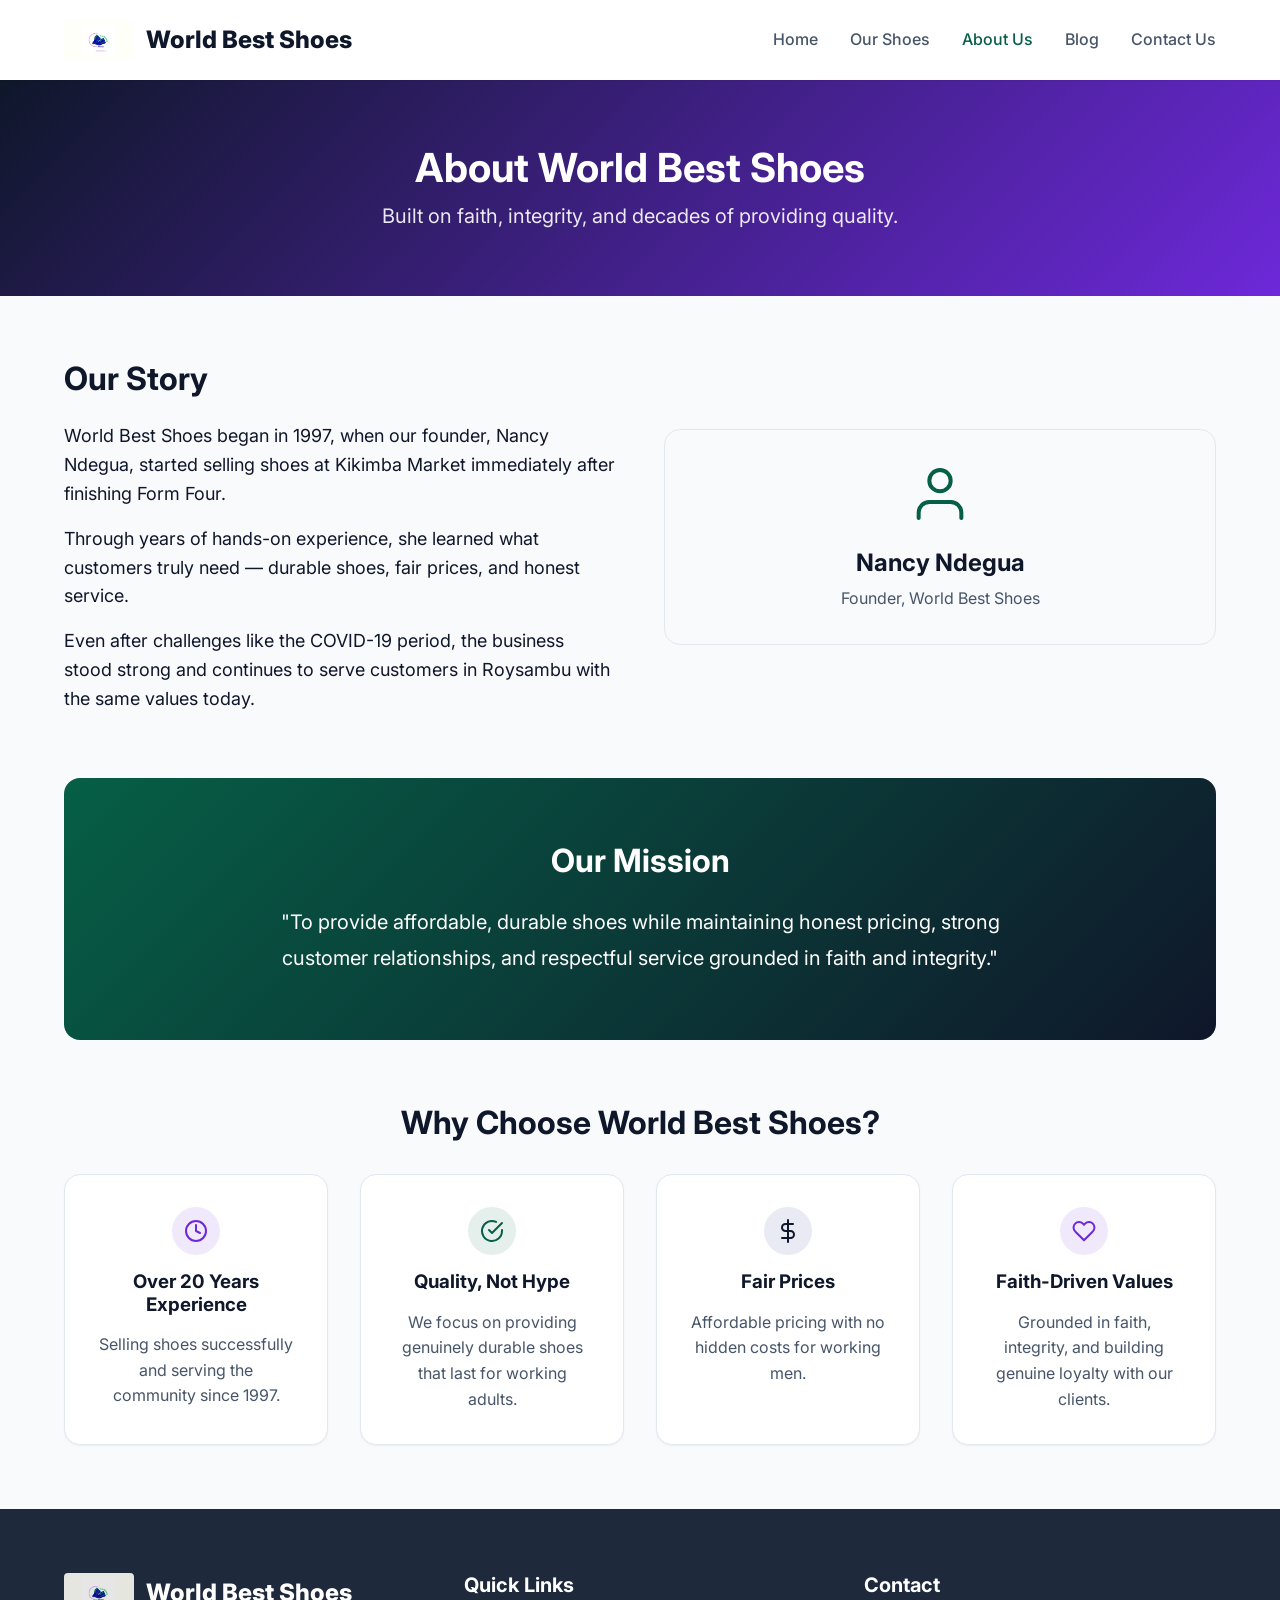
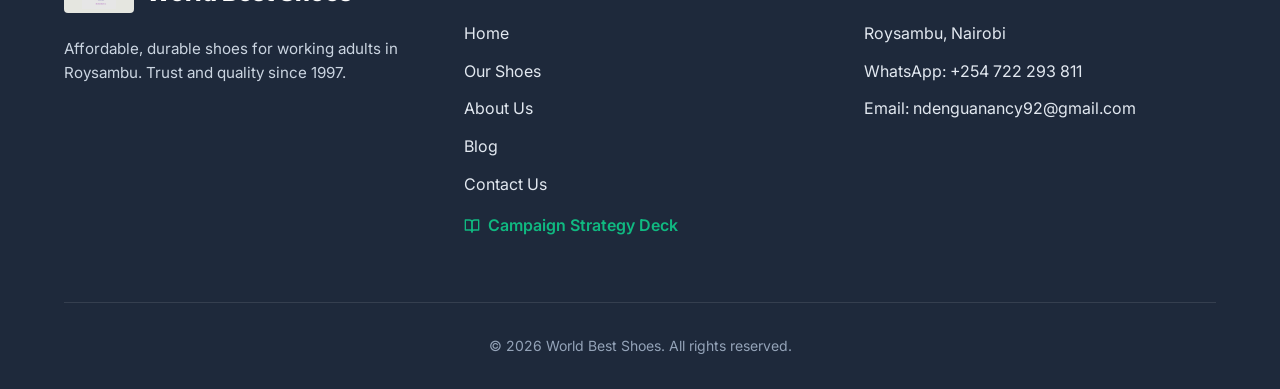
==== about.html @ 8b2c8495 "Initial commit: World Best Shoes website" ====
<!DOCTYPE html>
<html lang="en">
<head>
    <meta charset="UTF-8">
    <meta name="viewport" content="width=device-width, initial-scale=1.0">
    <title>About Us | World Best Shoes</title>
    <meta name="description" content="Learn about World Best Shoes and our founder Nancy Ndegua. Providing quality shoes in Roysambu since 1997 based on trust, faith, and fair prices.">
    <link href="https://fonts.googleapis.com/css2?family=Inter:wght@400;500;600;700;800&display=swap" rel="stylesheet">
    <link rel="stylesheet" href="css/style.css">
</head>
<body>
    <!-- Header Navigation -->
    <header>
        <div class="container navbar">
            <a href="index.html" class="logo-container">
                <img src="assets/logo.jpeg" alt="World Best Shoes Logo">
                <span>World Best Shoes</span>
            </a>
            
            <button class="mobile-menu-btn" id="mobile-menu-btn" aria-label="Toggle Menu">
                <svg width="24" height="24" viewBox="0 0 24 24" fill="none" stroke="currentColor" stroke-width="2" stroke-linecap="round" stroke-linejoin="round"><line x1="3" y1="12" x2="21" y2="12"></line><line x1="3" y1="6" x2="21" y2="6"></line><line x1="3" y1="18" x2="21" y2="18"></line></svg>
            </button>

            <ul class="nav-links" id="nav-links">
                <li><a href="index.html">Home</a></li>
                <li><a href="products.html">Our Shoes</a></li>
                <li><a href="about.html" class="active">About Us</a></li>
                <li><a href="blog.html">Blog</a></li>
                <li><a href="contact.html">Contact Us</a></li>
            </ul>
        </div>
    </header>

    <!-- Page Header -->
    <div class="page-header">
        <div class="container">
            <h1>About World Best Shoes</h1>
            <p style="font-size: 1.25rem; opacity: 0.9; max-width: 600px; margin: 0 auto;">Built on faith, integrity, and decades of providing quality.</p>
        </div>
    </div>

    <!-- Main Content -->
    <main class="container py-4">
        
        <!-- Founder Story -->
        <section class="mb-4">
            <div style="display: grid; grid-template-columns: repeat(auto-fit, minmax(300px, 1fr)); gap: 3rem; align-items: center;">
                <div>
                    <h2 style="color: var(--color-primary); font-size: 2rem; margin-bottom: 1.5rem;">Our Story</h2>
                    <p style="margin-bottom: 1rem; font-size: 1.125rem;">
                        World Best Shoes began in 1997, when our founder, Nancy Ndegua, started selling shoes at Kikimba Market immediately after finishing Form Four.
                    </p>
                    <p style="margin-bottom: 1rem; font-size: 1.125rem;">
                        Through years of hands-on experience, she learned what customers truly need — durable shoes, fair prices, and honest service. 
                    </p>
                    <p style="font-size: 1.125rem;">
                        Even after challenges like the COVID-19 period, the business stood strong and continues to serve customers in Roysambu with the same values today.
                    </p>
                </div>
                <div style="background: var(--color-bg-light); padding: 2rem; border-radius: var(--radius-lg); border: 1px solid #e2e8f0; text-align: center;">
                    <!-- Placeholder for founder image if any later -->
                    <svg width="64" height="64" viewBox="0 0 24 24" fill="none" stroke="var(--color-secondary)" stroke-width="1.5" stroke-linecap="round" stroke-linejoin="round" style="margin-bottom: 1rem;"><path d="M20 21v-2a4 4 0 0 0-4-4H8a4 4 0 0 0-4 4v2"></path><circle cx="12" cy="7" r="4"></circle></svg>
                    <h3 style="font-size: 1.5rem; margin-bottom: 0.5rem;">Nancy Ndegua</h3>
                    <p style="color: var(--color-text-muted);">Founder, World Best Shoes</p>
                </div>
            </div>
        </section>

        <!-- Mission Statement -->
        <section class="mb-4" style="background: linear-gradient(135deg, var(--color-secondary) 0%, var(--color-primary) 100%); color: white; padding: 4rem 2rem; border-radius: var(--radius-lg); text-align: center;">
            <h2 style="font-size: 2rem; margin-bottom: 1.5rem;">Our Mission</h2>
            <p style="font-size: 1.25rem; max-width: 800px; margin: 0 auto; line-height: 1.8;">
                "To provide affordable, durable shoes while maintaining honest pricing, strong customer relationships, and respectful service grounded in faith and integrity."
            </p>
        </section>

        <!-- Why Trust Us -->
        <section>
            <h2 style="color: var(--color-primary); font-size: 2rem; margin-bottom: 2rem; text-align: center;">Why Choose World Best Shoes?</h2>
            <div style="display: grid; grid-template-columns: repeat(auto-fit, minmax(250px, 1fr)); gap: 2rem;">
                
                <div style="background: white; padding: 2rem; border-radius: var(--radius-lg); box-shadow: var(--shadow-sm); border: 1px solid #e2e8f0; text-align: center;">
                    <div style="width: 48px; height: 48px; background: rgba(109, 40, 217, 0.1); color: var(--color-accent); border-radius: 50%; display: flex; align-items: center; justify-content: center; margin: 0 auto 1rem auto;">
                        <svg width="24" height="24" viewBox="0 0 24 24" fill="none" stroke="currentColor" stroke-width="2" stroke-linecap="round" stroke-linejoin="round"><circle cx="12" cy="12" r="10"></circle><polyline points="12 6 12 12 16 14"></polyline></svg>
                    </div>
                    <h3 style="margin-bottom: 1rem;">Over 20 Years Experience</h3>
                    <p style="color: var(--color-text-muted);">Selling shoes successfully and serving the community since 1997.</p>
                </div>

                <div style="background: white; padding: 2rem; border-radius: var(--radius-lg); box-shadow: var(--shadow-sm); border: 1px solid #e2e8f0; text-align: center;">
                    <div style="width: 48px; height: 48px; background: rgba(6, 95, 70, 0.1); color: var(--color-secondary); border-radius: 50%; display: flex; align-items: center; justify-content: center; margin: 0 auto 1rem auto;">
                        <svg width="24" height="24" viewBox="0 0 24 24" fill="none" stroke="currentColor" stroke-width="2" stroke-linecap="round" stroke-linejoin="round"><path d="M22 11.08V12a10 10 0 1 1-5.93-9.14"></path><polyline points="22 4 12 14.01 9 11.01"></polyline></svg>
                    </div>
                    <h3 style="margin-bottom: 1rem;">Quality, Not Hype</h3>
                    <p style="color: var(--color-text-muted);">We focus on providing genuinely durable shoes that last for working adults.</p>
                </div>

                <div style="background: white; padding: 2rem; border-radius: var(--radius-lg); box-shadow: var(--shadow-sm); border: 1px solid #e2e8f0; text-align: center;">
                    <div style="width: 48px; height: 48px; background: rgba(30, 58, 138, 0.1); color: var(--color-primary); border-radius: 50%; display: flex; align-items: center; justify-content: center; margin: 0 auto 1rem auto;">
                        <svg width="24" height="24" viewBox="0 0 24 24" fill="none" stroke="currentColor" stroke-width="2" stroke-linecap="round" stroke-linejoin="round"><line x1="12" y1="1" x2="12" y2="23"></line><path d="M17 5H9.5a3.5 3.5 0 0 0 0 7h5a3.5 3.5 0 0 1 0 7H6"></path></svg>
                    </div>
                    <h3 style="margin-bottom: 1rem;">Fair Prices</h3>
                    <p style="color: var(--color-text-muted);">Affordable pricing with no hidden costs for working men.</p>
                </div>

                <div style="background: white; padding: 2rem; border-radius: var(--radius-lg); box-shadow: var(--shadow-sm); border: 1px solid #e2e8f0; text-align: center;">
                    <div style="width: 48px; height: 48px; background: rgba(109, 40, 217, 0.1); color: var(--color-accent); border-radius: 50%; display: flex; align-items: center; justify-content: center; margin: 0 auto 1rem auto;">
                        <svg width="24" height="24" viewBox="0 0 24 24" fill="none" stroke="currentColor" stroke-width="2" stroke-linecap="round" stroke-linejoin="round"><path d="M20.84 4.61a5.5 5.5 0 0 0-7.78 0L12 5.67l-1.06-1.06a5.5 5.5 0 0 0-7.78 7.78l1.06 1.06L12 21.23l7.78-7.78 1.06-1.06a5.5 5.5 0 0 0 0-7.78z"></path></svg>
                    </div>
                    <h3 style="margin-bottom: 1rem;">Faith-Driven Values</h3>
                    <p style="color: var(--color-text-muted);">Grounded in faith, integrity, and building genuine loyalty with our clients.</p>
                </div>

            </div>
        </section>
    </main>

    <!-- Footer -->
    <footer>
        <div class="container">
            <div class="footer-grid">
                <div class="footer-col">
                    <div class="logo-container" style="color: white; margin-bottom: 1.5rem;">
                        <img src="assets/logo.jpeg" alt="World Best Shoes Logo" style="filter: brightness(0.9);">
                        <span>World Best Shoes</span>
                    </div>
                    <p style="color: #cbd5e1; font-size: 0.95rem;">Affordable, durable shoes for working adults in Roysambu. Trust and quality since 1997.</p>
                </div>
                
                <div class="footer-col">
                    <h3>Quick Links</h3>
                    <ul class="footer-links">
                        <li><a href="index.html">Home</a></li>
                        <li><a href="products.html">Our Shoes</a></li>
                        <li><a href="about.html">About Us</a></li>
                        <li><a href="blog.html">Blog</a></li>
                        <li><a href="contact.html">Contact Us</a></li>
                        <li style="margin-top: 1rem;"><a href="https://docs.google.com/presentation/d/19Szq_7N8-y1A-5rH1riv-98u8K16wav_dxAIEixP5fA/edit?usp=sharing" target="_blank" style="color: #10B981; font-weight: 600; display: inline-flex; align-items: center; gap: 0.5rem;"><svg width="16" height="16" viewBox="0 0 24 24" fill="none" stroke="currentColor" stroke-width="2" stroke-linecap="round" stroke-linejoin="round"><path d="M2 3h6a4 4 0 0 1 4 4v14a3 3 0 0 0-3-3H2z"></path><path d="M22 3h-6a4 4 0 0 0-4 4v14a3 3 0 0 1 3-3h7z"></path></svg>Campaign Strategy Deck</a></li>
                    </ul>
                </div>
                
                <div class="footer-col">
                    <h3>Contact</h3>
                    <ul class="footer-links">
                        <li>Roysambu, Nairobi</li>
                        <li>WhatsApp: +254 722 293 811</li>
                        <li>Email: ndenguanancy92@gmail.com</li>
                    </ul>
                </div>
            </div>
            
            <div class="footer-bottom">
                &copy; <span id="current-year"></span> World Best Shoes. All rights reserved.
            </div>
        </div>
    </footer>

    <script src="js/main.js"></script>
</body>
</html>
---- css/style.css ----
:root {
    --color-primary: #0F172A; /* Deep slate blue */
    --color-primary-light: #1E293B;
    --color-secondary: #065F46; /* Deep forest green */
    --color-secondary-light: #059669;
    --color-accent: #6D28D9; /* Deep purple */
    --color-text-dark: #0F172A;
    --color-text-muted: #475569;
    --color-bg-light: #F8FAFC;
    --color-white: #FFFFFF;
    
    --font-main: 'Inter', -apple-system, BlinkMacSystemFont, "Segoe UI", Roboto, Helvetica, Arial, sans-serif;
    
    --shadow-sm: 0 1px 2px 0 rgba(0, 0, 0, 0.05);
    --shadow-md: 0 4px 6px -1px rgba(0, 0, 0, 0.1), 0 2px 4px -1px rgba(0, 0, 0, 0.06);
    --shadow-lg: 0 10px 15px -3px rgba(0, 0, 0, 0.1), 0 4px 6px -2px rgba(0, 0, 0, 0.05);
    
    --radius-md: 0.5rem;
    --radius-lg: 1rem;
    --radius-full: 9999px;
    
    --transition-fast: 150ms ease;
    --transition-normal: 300ms ease;
}

* {
    margin: 0;
    padding: 0;
    box-sizing: border-box;
}

body {
    font-family: var(--font-main);
    color: var(--color-text-dark);
    background-color: var(--color-bg-light);
    line-height: 1.6;
    -webkit-font-smoothing: antialiased;
}

h1, h2, h3, h4, h5, h6 {
    line-height: 1.2;
    font-weight: 700;
}

a {
    text-decoration: none;
    color: inherit;
    transition: color var(--transition-fast);
}

img {
    max-width: 100%;
    height: auto;
    display: block;
}

/* Utilities */
.container {
    max-width: 1200px;
    margin: 0 auto;
    padding: 0 1.5rem;
}

.text-center { text-align: center; }
.mt-1 { margin-top: 1rem; }
.mt-2 { margin-top: 2rem; }
.mt-3 { margin-top: 3rem; }
.mt-4 { margin-top: 4rem; }
.mb-1 { margin-bottom: 1rem; }
.mb-2 { margin-bottom: 2rem; }
.mb-3 { margin-bottom: 3rem; }
.mb-4 { margin-bottom: 4rem; }
.py-4 { padding-top: 4rem; padding-bottom: 4rem; }

/* Buttons */
.btn {
    display: inline-flex;
    align-items: center;
    justify-content: center;
    padding: 0.75rem 1.5rem;
    font-weight: 600;
    border-radius: var(--radius-full);
    transition: all var(--transition-fast);
    cursor: pointer;
    border: none;
    font-size: 1rem;
    gap: 0.5rem;
}

.btn-primary {
    background-color: var(--color-secondary);
    color: var(--color-white);
    box-shadow: var(--shadow-md);
}

.btn-primary:hover {
    background-color: var(--color-secondary-light);
    transform: translateY(-2px);
    box-shadow: var(--shadow-lg);
}

.btn-secondary {
    background-color: transparent;
    color: var(--color-primary);
    border: 2px solid var(--color-primary);
}

.btn-secondary:hover {
    background-color: var(--color-primary);
    color: var(--color-white);
}

.btn-accent {
    background-color: var(--color-accent);
    color: var(--color-white);
}

.btn-accent:hover {
    background-color: #5b21b6;
    transform: translateY(-2px);
}

/* Header & Nav */
header {
    background-color: rgba(255, 255, 255, 0.95);
    backdrop-filter: blur(8px);
    position: sticky;
    top: 0;
    z-index: 50;
    box-shadow: var(--shadow-sm);
}

.navbar {
    display: flex;
    justify-content: space-between;
    align-items: center;
    height: 5rem;
}

.logo-container {
    display: flex;
    align-items: center;
    gap: 0.75rem;
    font-weight: 800;
    font-size: 1.5rem;
    color: var(--color-primary);
}

.logo-container img {
    height: 40px;
    width: auto;
    border-radius: 4px;
}

.nav-links {
    display: flex;
    gap: 2rem;
    list-style: none;
}

.nav-links a {
    font-weight: 500;
    color: var(--color-text-muted);
}

.nav-links a:hover, .nav-links a.active {
    color: var(--color-secondary);
}

.mobile-menu-btn {
    display: none;
    background: none;
    border: none;
    font-size: 1.5rem;
    color: var(--color-primary);
    cursor: pointer;
}

/* Hero Section */
.hero {
    background: linear-gradient(135deg, var(--color-primary) 0%, #1e1b4b 100%);
    color: var(--color-white);
    padding: 6rem 0;
    position: relative;
    overflow: hidden;
}

.hero::after {
    content: '';
    position: absolute;
    bottom: -50px;
    right: -50px;
    width: 300px;
    height: 300px;
    background: var(--color-accent);
    filter: blur(100px);
    opacity: 0.3;
    border-radius: 50%;
}

.hero-content {
    max-width: 800px;
    position: relative;
    z-index: 10;
}

.hero h1 {
    font-size: 3.5rem;
    margin-bottom: 1.5rem;
    letter-spacing: -0.02em;
}

.hero p {
    font-size: 1.25rem;
    color: #cbd5e1;
    margin-bottom: 2rem;
    max-width: 600px;
}

.hero-buttons {
    display: flex;
    gap: 1rem;
    flex-wrap: wrap;
}

/* Cards Section */
.section-title {
    text-align: center;
    font-size: 2.5rem;
    margin-bottom: 1rem;
    color: var(--color-primary);
}

.section-subtitle {
    text-align: center;
    color: var(--color-text-muted);
    max-width: 700px;
    margin: 0 auto 3rem auto;
    font-size: 1.125rem;
}

.card-grid {
    display: grid;
    grid-template-columns: repeat(auto-fit, minmax(300px, 1fr));
    gap: 2rem;
}

.card {
    background: var(--color-white);
    border-radius: var(--radius-lg);
    overflow: hidden;
    box-shadow: var(--shadow-sm);
    transition: all var(--transition-normal);
    border: 1px solid #e2e8f0;
    display: flex;
    flex-direction: column;
}

.card:hover {
    box-shadow: var(--shadow-lg);
    transform: translateY(-5px);
}

.card-img-wrapper {
    position: relative;
    height: 250px;
    overflow: hidden;
    background: #f1f5f9;
}

.card-img {
    width: 100%;
    height: 100%;
    object-fit: cover;
    transition: transform var(--transition-normal);
}

.card:hover .card-img {
    transform: scale(1.05);
}

.card-content {
    padding: 1.5rem;
    display: flex;
    flex-direction: column;
    flex-grow: 1;
}

.card-category {
    font-size: 0.875rem;
    color: var(--color-secondary);
    font-weight: 600;
    text-transform: uppercase;
    letter-spacing: 0.05em;
    margin-bottom: 0.5rem;
}

.card-title {
    font-size: 1.25rem;
    margin-bottom: 0.5rem;
}

.card-price {
    font-size: 1.25rem;
    font-weight: 700;
    color: var(--color-primary);
    margin-bottom: 1.5rem;
}

.card-footer {
    margin-top: auto;
}

/* Trust Section */
.trust-section {
    background-color: var(--color-primary);
    color: var(--color-white);
    padding: 5rem 0;
    position: relative;
}

.trust-grid {
    display: grid;
    grid-template-columns: 1fr 1fr;
    gap: 4rem;
    align-items: center;
}

.trust-points {
    list-style: none;
}

.trust-points li {
    display: flex;
    align-items: center;
    gap: 1rem;
    margin-bottom: 1.5rem;
    font-size: 1.125rem;
}

.trust-icon {
    display: flex;
    align-items: center;
    justify-content: center;
    width: 32px;
    height: 32px;
    background-color: var(--color-secondary);
    border-radius: 50%;
    flex-shrink: 0;
}

.trust-quote {
    background: rgba(255, 255, 255, 0.1);
    backdrop-filter: blur(10px);
    border-radius: var(--radius-lg);
    padding: 2rem;
    border: 1px solid rgba(255, 255, 255, 0.2);
}

.quote-text {
    font-size: 1.25rem;
    font-style: italic;
    margin-bottom: 1rem;
    line-height: 1.8;
}

.quote-author {
    font-weight: 600;
    color: var(--color-secondary-light);
}

/* CTA Section */
.cta-section {
    padding: 5rem 0;
    text-align: center;
    background-color: var(--color-bg-light);
}

.cta-box {
    background: linear-gradient(135deg, #f8fafc 0%, #e2e8f0 100%);
    border-radius: var(--radius-lg);
    padding: 4rem 2rem;
    border: 1px solid #cbd5e1;
}

/* Footer */
footer {
    background-color: var(--color-primary-light);
    color: #e2e8f0;
    padding: 4rem 0 2rem 0;
}

.footer-grid {
    display: grid;
    grid-template-columns: repeat(auto-fit, minmax(200px, 1fr));
    gap: 3rem;
    margin-bottom: 3rem;
}

.footer-col h3 {
    color: var(--color-white);
    margin-bottom: 1.5rem;
    font-size: 1.25rem;
}

.footer-links {
    list-style: none;
}

.footer-links li {
    margin-bottom: 0.75rem;
}

.footer-links a:hover {
    color: var(--color-secondary-light);
}

.footer-bottom {
    text-align: center;
    padding-top: 2rem;
    border-top: 1px solid rgba(255,255,255,0.1);
    font-size: 0.875rem;
    color: #94a3b8;
}

/* Page Headers */
.page-header {
    background: linear-gradient(135deg, var(--color-primary) 0%, var(--color-accent) 100%);
    color: var(--color-white);
    padding: 4rem 0;
    text-align: center;
}

.page-header h1 {
    font-size: 2.5rem;
    margin-bottom: 0.5rem;
}

/* Form Styles */
.contact-form {
    background: var(--color-white);
    padding: 2.5rem;
    border-radius: var(--radius-lg);
    box-shadow: var(--shadow-md);
}

.form-group {
    margin-bottom: 1.5rem;
}

.form-label {
    display: block;
    margin-bottom: 0.5rem;
    font-weight: 500;
    color: var(--color-text-dark);
}

.form-control {
    width: 100%;
    padding: 0.75rem 1rem;
    border: 1px solid #cbd5e1;
    border-radius: var(--radius-md);
    font-family: var(--font-main);
    font-size: 1rem;
    transition: border-color var(--transition-fast);
}

.form-control:focus {
    outline: none;
    border-color: var(--color-secondary);
    box-shadow: 0 0 0 3px rgba(6, 95, 70, 0.1);
}

textarea.form-control {
    resize: vertical;
    min-height: 120px;
}

/* Responsive */
@media (max-width: 768px) {
    .nav-links {
        display: none;
        position: absolute;
        top: 5rem;
        left: 0;
        right: 0;
        background: var(--color-white);
        flex-direction: column;
        padding: 1rem 1.5rem;
        box-shadow: var(--shadow-md);
        gap: 1rem;
    }

    .nav-links.active {
        display: flex;
    }

    .mobile-menu-btn {
        display: block;
    }

    .hero h1 {
        font-size: 2.5rem;
    }

    .trust-grid {
        grid-template-columns: 1fr;
        gap: 2rem;
    }
}
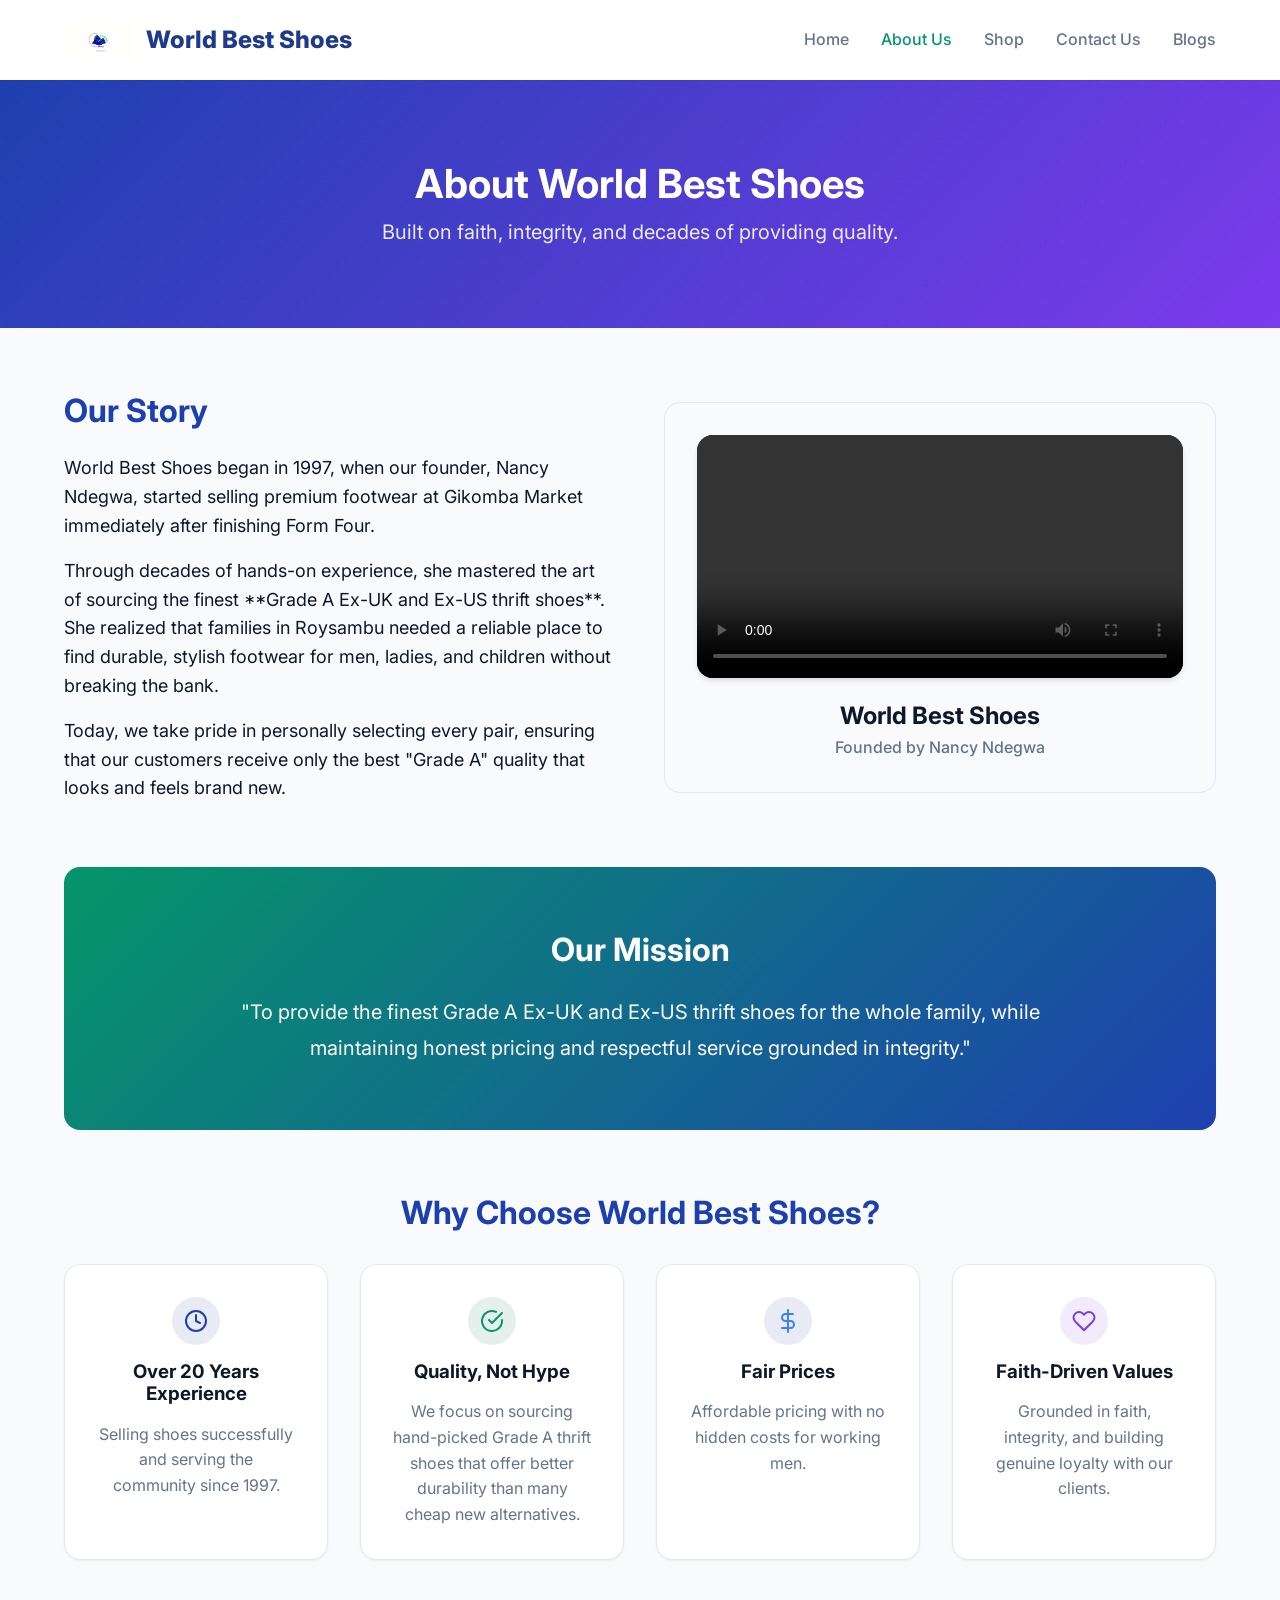
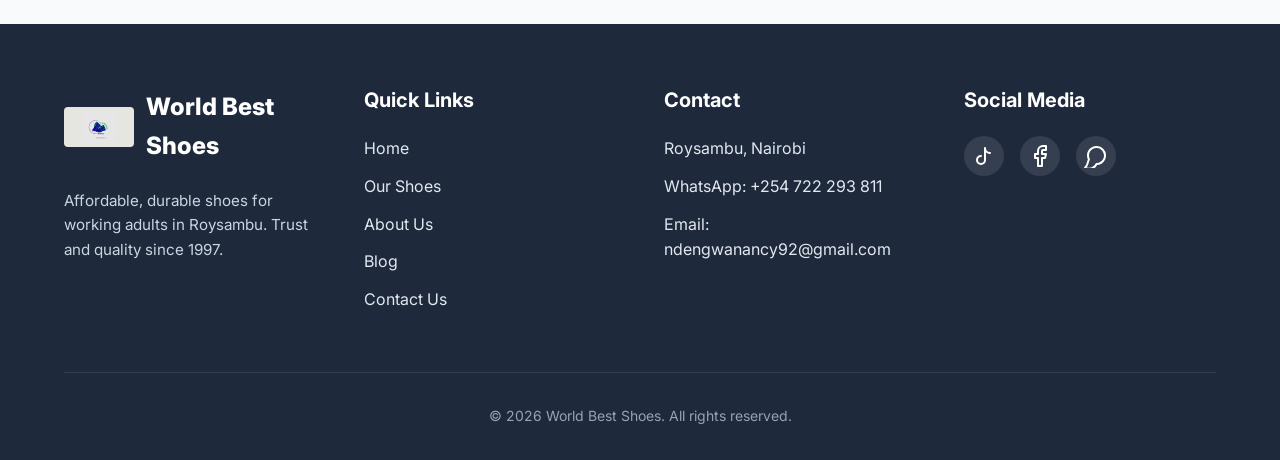
==== commit d553b9cc: "Refactored the whole website structure of this website" ====
--- a/about.html
+++ b/about.html
@@ -1,13 +1,16 @@
 <!DOCTYPE html>
 <html lang="en">
+
 <head>
     <meta charset="UTF-8">
     <meta name="viewport" content="width=device-width, initial-scale=1.0">
     <title>About Us | World Best Shoes</title>
-    <meta name="description" content="Learn about World Best Shoes and our founder Nancy Ndegua. Providing quality shoes in Roysambu since 1997 based on trust, faith, and fair prices.">
+    <meta name="description"
+        content="Learn about World Best Shoes and our founder Nancy Ndegwa. Providing premium Grade A thrift shoes for men, ladies, and children in Roysambu since 1997.">
     <link href="https://fonts.googleapis.com/css2?family=Inter:wght@400;500;600;700;800&display=swap" rel="stylesheet">
     <link rel="stylesheet" href="css/style.css">
 </head>
+
 <body>
     <!-- Header Navigation -->
     <header>
@@ -16,17 +19,22 @@
                 <img src="assets/logo.jpeg" alt="World Best Shoes Logo">
                 <span>World Best Shoes</span>
             </a>
-            
+
             <button class="mobile-menu-btn" id="mobile-menu-btn" aria-label="Toggle Menu">
-                <svg width="24" height="24" viewBox="0 0 24 24" fill="none" stroke="currentColor" stroke-width="2" stroke-linecap="round" stroke-linejoin="round"><line x1="3" y1="12" x2="21" y2="12"></line><line x1="3" y1="6" x2="21" y2="6"></line><line x1="3" y1="18" x2="21" y2="18"></line></svg>
+                <svg width="24" height="24" viewBox="0 0 24 24" fill="none" stroke="currentColor" stroke-width="2"
+                    stroke-linecap="round" stroke-linejoin="round">
+                    <line x1="3" y1="12" x2="21" y2="12"></line>
+                    <line x1="3" y1="6" x2="21" y2="6"></line>
+                    <line x1="3" y1="18" x2="21" y2="18"></line>
+                </svg>
             </button>
 
             <ul class="nav-links" id="nav-links">
                 <li><a href="index.html">Home</a></li>
-                <li><a href="products.html">Our Shoes</a></li>
                 <li><a href="about.html" class="active">About Us</a></li>
-                <li><a href="blog.html">Blog</a></li>
+                <li><a href="products.html">Shop</a></li>
                 <li><a href="contact.html">Contact Us</a></li>
+                <li><a href="blog.html">Blogs</a></li>
             </ul>
         </div>
     </header>
@@ -35,80 +43,118 @@
     <div class="page-header">
         <div class="container">
             <h1>About World Best Shoes</h1>
-            <p style="font-size: 1.25rem; opacity: 0.9; max-width: 600px; margin: 0 auto;">Built on faith, integrity, and decades of providing quality.</p>
+            <p style="font-size: 1.25rem; opacity: 0.9; max-width: 600px; margin: 0 auto;">Built on faith, integrity,
+                and decades of providing quality.</p>
         </div>
     </div>
 
     <!-- Main Content -->
     <main class="container py-4">
-        
+
         <!-- Founder Story -->
         <section class="mb-4">
-            <div style="display: grid; grid-template-columns: repeat(auto-fit, minmax(300px, 1fr)); gap: 3rem; align-items: center;">
+            <div
+                style="display: grid; grid-template-columns: repeat(auto-fit, minmax(300px, 1fr)); gap: 3rem; align-items: center;">
                 <div>
-                    <h2 style="color: var(--color-primary); font-size: 2rem; margin-bottom: 1.5rem;">Our Story</h2>
+                    <h2 style="color: var(--brand-blue); font-size: 2rem; margin-bottom: 1.5rem;">Our Story</h2>
                     <p style="margin-bottom: 1rem; font-size: 1.125rem;">
-                        World Best Shoes began in 1997, when our founder, Nancy Ndegua, started selling shoes at Kikimba Market immediately after finishing Form Four.
+                        World Best Shoes began in 1997, when our founder, Nancy Ndegwa, started selling premium footwear at Gikomba
+                        Market immediately after finishing Form Four.
                     </p>
                     <p style="margin-bottom: 1rem; font-size: 1.125rem;">
-                        Through years of hands-on experience, she learned what customers truly need — durable shoes, fair prices, and honest service. 
+                        Through decades of hands-on experience, she mastered the art of sourcing the finest **Grade A Ex-UK and Ex-US thrift shoes**. She realized that families in Roysambu needed a reliable place to find durable, stylish footwear for men, ladies, and children without breaking the bank.
                     </p>
                     <p style="font-size: 1.125rem;">
-                        Even after challenges like the COVID-19 period, the business stood strong and continues to serve customers in Roysambu with the same values today.
-                    </p>
-                </div>
-                <div style="background: var(--color-bg-light); padding: 2rem; border-radius: var(--radius-lg); border: 1px solid #e2e8f0; text-align: center;">
-                    <!-- Placeholder for founder image if any later -->
-                    <svg width="64" height="64" viewBox="0 0 24 24" fill="none" stroke="var(--color-secondary)" stroke-width="1.5" stroke-linecap="round" stroke-linejoin="round" style="margin-bottom: 1rem;"><path d="M20 21v-2a4 4 0 0 0-4-4H8a4 4 0 0 0-4 4v2"></path><circle cx="12" cy="7" r="4"></circle></svg>
-                    <h3 style="font-size: 1.5rem; margin-bottom: 0.5rem;">Nancy Ndegua</h3>
-                    <p style="color: var(--color-text-muted);">Founder, World Best Shoes</p>
+                        Today, we take pride in personally selecting every pair, ensuring that our customers receive only the best "Grade A" quality that looks and feels brand new.
+                    </p>
+                </div>
+                <div
+                    style="background: var(--color-bg-light); padding: 2rem; border-radius: var(--radius-lg); border: 1px solid #e2e8f0; text-align: center;">
+                    <div style="width: 100%; border-radius: var(--radius-lg); overflow: hidden; margin-bottom: 1.5rem; box-shadow: var(--shadow-md); background: #000;">
+                        <video width="100%" height="auto" controls style="display: block;">
+                            <source src="assets/video post.mp4" type="video/mp4">
+                            Your browser does not support the video tag.
+                        </video>
+                    </div>
+                    <h3 style="font-size: 1.5rem; margin-bottom: 0.25rem;">World Best Shoes</h3>
+                    <p style="color: var(--color-text-muted); font-weight: 500;">Founded by Nancy Ndegwa</p>
                 </div>
             </div>
         </section>
 
         <!-- Mission Statement -->
-        <section class="mb-4" style="background: linear-gradient(135deg, var(--color-secondary) 0%, var(--color-primary) 100%); color: white; padding: 4rem 2rem; border-radius: var(--radius-lg); text-align: center;">
+        <section class="mb-4"
+            style="background: var(--grad-success); color: white; padding: 4rem 2rem; border-radius: var(--radius-lg); text-align: center;">
             <h2 style="font-size: 2rem; margin-bottom: 1.5rem;">Our Mission</h2>
             <p style="font-size: 1.25rem; max-width: 800px; margin: 0 auto; line-height: 1.8;">
-                "To provide affordable, durable shoes while maintaining honest pricing, strong customer relationships, and respectful service grounded in faith and integrity."
+                "To provide the finest Grade A Ex-UK and Ex-US thrift shoes for the whole family, while maintaining honest pricing and respectful service grounded in integrity."
             </p>
         </section>
 
         <!-- Why Trust Us -->
         <section>
-            <h2 style="color: var(--color-primary); font-size: 2rem; margin-bottom: 2rem; text-align: center;">Why Choose World Best Shoes?</h2>
+            <h2 style="color: var(--brand-blue); font-size: 2rem; margin-bottom: 2rem; text-align: center;">Why
+                Choose World Best Shoes?</h2>
             <div style="display: grid; grid-template-columns: repeat(auto-fit, minmax(250px, 1fr)); gap: 2rem;">
-                
-                <div style="background: white; padding: 2rem; border-radius: var(--radius-lg); box-shadow: var(--shadow-sm); border: 1px solid #e2e8f0; text-align: center;">
-                    <div style="width: 48px; height: 48px; background: rgba(109, 40, 217, 0.1); color: var(--color-accent); border-radius: 50%; display: flex; align-items: center; justify-content: center; margin: 0 auto 1rem auto;">
-                        <svg width="24" height="24" viewBox="0 0 24 24" fill="none" stroke="currentColor" stroke-width="2" stroke-linecap="round" stroke-linejoin="round"><circle cx="12" cy="12" r="10"></circle><polyline points="12 6 12 12 16 14"></polyline></svg>
+
+                <div
+                    style="background: white; padding: 2rem; border-radius: var(--radius-lg); box-shadow: var(--shadow-sm); border: 1px solid #e2e8f0; text-align: center;">
+                    <div
+                        style="width: 48px; height: 48px; background: rgba(30, 58, 138, 0.1); color: var(--brand-blue); border-radius: 50%; display: flex; align-items: center; justify-content: center; margin: 0 auto 1rem auto;">
+                        <svg width="24" height="24" viewBox="0 0 24 24" fill="none" stroke="currentColor"
+                            stroke-width="2" stroke-linecap="round" stroke-linejoin="round">
+                            <circle cx="12" cy="12" r="10"></circle>
+                            <polyline points="12 6 12 12 16 14"></polyline>
+                        </svg>
                     </div>
                     <h3 style="margin-bottom: 1rem;">Over 20 Years Experience</h3>
-                    <p style="color: var(--color-text-muted);">Selling shoes successfully and serving the community since 1997.</p>
-                </div>
-
-                <div style="background: white; padding: 2rem; border-radius: var(--radius-lg); box-shadow: var(--shadow-sm); border: 1px solid #e2e8f0; text-align: center;">
-                    <div style="width: 48px; height: 48px; background: rgba(6, 95, 70, 0.1); color: var(--color-secondary); border-radius: 50%; display: flex; align-items: center; justify-content: center; margin: 0 auto 1rem auto;">
-                        <svg width="24" height="24" viewBox="0 0 24 24" fill="none" stroke="currentColor" stroke-width="2" stroke-linecap="round" stroke-linejoin="round"><path d="M22 11.08V12a10 10 0 1 1-5.93-9.14"></path><polyline points="22 4 12 14.01 9 11.01"></polyline></svg>
+                    <p style="color: var(--color-text-muted);">Selling shoes successfully and serving the community
+                        since 1997.</p>
+                </div>
+
+                <div
+                    style="background: white; padding: 2rem; border-radius: var(--radius-lg); box-shadow: var(--shadow-sm); border: 1px solid #e2e8f0; text-align: center;">
+                    <div
+                        style="width: 48px; height: 48px; background: rgba(6, 95, 70, 0.1); color: var(--brand-green); border-radius: 50%; display: flex; align-items: center; justify-content: center; margin: 0 auto 1rem auto;">
+                        <svg width="24" height="24" viewBox="0 0 24 24" fill="none" stroke="currentColor"
+                            stroke-width="2" stroke-linecap="round" stroke-linejoin="round">
+                            <path d="M22 11.08V12a10 10 0 1 1-5.93-9.14"></path>
+                            <polyline points="22 4 12 14.01 9 11.01"></polyline>
+                        </svg>
                     </div>
                     <h3 style="margin-bottom: 1rem;">Quality, Not Hype</h3>
-                    <p style="color: var(--color-text-muted);">We focus on providing genuinely durable shoes that last for working adults.</p>
-                </div>
-
-                <div style="background: white; padding: 2rem; border-radius: var(--radius-lg); box-shadow: var(--shadow-sm); border: 1px solid #e2e8f0; text-align: center;">
-                    <div style="width: 48px; height: 48px; background: rgba(30, 58, 138, 0.1); color: var(--color-primary); border-radius: 50%; display: flex; align-items: center; justify-content: center; margin: 0 auto 1rem auto;">
-                        <svg width="24" height="24" viewBox="0 0 24 24" fill="none" stroke="currentColor" stroke-width="2" stroke-linecap="round" stroke-linejoin="round"><line x1="12" y1="1" x2="12" y2="23"></line><path d="M17 5H9.5a3.5 3.5 0 0 0 0 7h5a3.5 3.5 0 0 1 0 7H6"></path></svg>
+                    <p style="color: var(--color-text-muted);">                        We focus on sourcing hand-picked Grade A thrift shoes that offer better durability than many cheap new alternatives.</p>
+                </div>
+
+                <div
+                    style="background: white; padding: 2rem; border-radius: var(--radius-lg); box-shadow: var(--shadow-sm); border: 1px solid #e2e8f0; text-align: center;">
+                    <div
+                        style="width: 48px; height: 48px; background: rgba(30, 58, 138, 0.1); color: var(--brand-blue-light); border-radius: 50%; display: flex; align-items: center; justify-content: center; margin: 0 auto 1rem auto;">
+                        <svg width="24" height="24" viewBox="0 0 24 24" fill="none" stroke="currentColor"
+                            stroke-width="2" stroke-linecap="round" stroke-linejoin="round">
+                            <line x1="12" y1="1" x2="12" y2="23"></line>
+                            <path d="M17 5H9.5a3.5 3.5 0 0 0 0 7h5a3.5 3.5 0 0 1 0 7H6"></path>
+                        </svg>
                     </div>
                     <h3 style="margin-bottom: 1rem;">Fair Prices</h3>
-                    <p style="color: var(--color-text-muted);">Affordable pricing with no hidden costs for working men.</p>
-                </div>
-
-                <div style="background: white; padding: 2rem; border-radius: var(--radius-lg); box-shadow: var(--shadow-sm); border: 1px solid #e2e8f0; text-align: center;">
-                    <div style="width: 48px; height: 48px; background: rgba(109, 40, 217, 0.1); color: var(--color-accent); border-radius: 50%; display: flex; align-items: center; justify-content: center; margin: 0 auto 1rem auto;">
-                        <svg width="24" height="24" viewBox="0 0 24 24" fill="none" stroke="currentColor" stroke-width="2" stroke-linecap="round" stroke-linejoin="round"><path d="M20.84 4.61a5.5 5.5 0 0 0-7.78 0L12 5.67l-1.06-1.06a5.5 5.5 0 0 0-7.78 7.78l1.06 1.06L12 21.23l7.78-7.78 1.06-1.06a5.5 5.5 0 0 0 0-7.78z"></path></svg>
+                    <p style="color: var(--color-text-muted);">Affordable pricing with no hidden costs for working men.
+                    </p>
+                </div>
+
+                <div
+                    style="background: white; padding: 2rem; border-radius: var(--radius-lg); box-shadow: var(--shadow-sm); border: 1px solid #e2e8f0; text-align: center;">
+                    <div
+                        style="width: 48px; height: 48px; background: rgba(124, 58, 237, 0.1); color: var(--brand-purple); border-radius: 50%; display: flex; align-items: center; justify-content: center; margin: 0 auto 1rem auto;">
+                        <svg width="24" height="24" viewBox="0 0 24 24" fill="none" stroke="currentColor"
+                            stroke-width="2" stroke-linecap="round" stroke-linejoin="round">
+                            <path
+                                d="M20.84 4.61a5.5 5.5 0 0 0-7.78 0L12 5.67l-1.06-1.06a5.5 5.5 0 0 0-7.78 7.78l1.06 1.06L12 21.23l7.78-7.78 1.06-1.06a5.5 5.5 0 0 0 0-7.78z">
+                            </path>
+                        </svg>
                     </div>
                     <h3 style="margin-bottom: 1rem;">Faith-Driven Values</h3>
-                    <p style="color: var(--color-text-muted);">Grounded in faith, integrity, and building genuine loyalty with our clients.</p>
+                    <p style="color: var(--color-text-muted);">Grounded in faith, integrity, and building genuine
+                        loyalty with our clients.</p>
                 </div>
 
             </div>
@@ -124,9 +170,10 @@
                         <img src="assets/logo.jpeg" alt="World Best Shoes Logo" style="filter: brightness(0.9);">
                         <span>World Best Shoes</span>
                     </div>
-                    <p style="color: #cbd5e1; font-size: 0.95rem;">Affordable, durable shoes for working adults in Roysambu. Trust and quality since 1997.</p>
-                </div>
-                
+                    <p style="color: #cbd5e1; font-size: 0.95rem;">Affordable, durable shoes for working adults in
+                        Roysambu. Trust and quality since 1997.</p>
+                </div>
+
                 <div class="footer-col">
                     <h3>Quick Links</h3>
                     <ul class="footer-links">
@@ -135,20 +182,35 @@
                         <li><a href="about.html">About Us</a></li>
                         <li><a href="blog.html">Blog</a></li>
                         <li><a href="contact.html">Contact Us</a></li>
-                        <li style="margin-top: 1rem;"><a href="https://docs.google.com/presentation/d/19Szq_7N8-y1A-5rH1riv-98u8K16wav_dxAIEixP5fA/edit?usp=sharing" target="_blank" style="color: #10B981; font-weight: 600; display: inline-flex; align-items: center; gap: 0.5rem;"><svg width="16" height="16" viewBox="0 0 24 24" fill="none" stroke="currentColor" stroke-width="2" stroke-linecap="round" stroke-linejoin="round"><path d="M2 3h6a4 4 0 0 1 4 4v14a3 3 0 0 0-3-3H2z"></path><path d="M22 3h-6a4 4 0 0 0-4 4v14a3 3 0 0 1 3-3h7z"></path></svg>Campaign Strategy Deck</a></li>
+
                     </ul>
                 </div>
-                
+
                 <div class="footer-col">
                     <h3>Contact</h3>
                     <ul class="footer-links">
                         <li>Roysambu, Nairobi</li>
                         <li>WhatsApp: +254 722 293 811</li>
-                        <li>Email: ndenguanancy92@gmail.com</li>
+                        <li>Email: ndengwanancy92@gmail.com</li>
                     </ul>
                 </div>
-            </div>
-            
+
+                <div class="footer-col">
+                    <h3>Social Media</h3>
+                    <div class="social-links">
+                        <a href="https://bit.ly/4eL8Oa7" target="_blank" class="social-icon" aria-label="TikTok">
+                            <svg width="24" height="24" viewBox="0 0 24 24" fill="none" stroke="currentColor" stroke-width="2" stroke-linecap="round" stroke-linejoin="round"><path d="M9 12a4 4 0 1 0 4 4V4a5 5 0 0 0 5 5"></path></svg>
+                        </a>
+                        <a href="https://www.facebook.com/profile.php?id=61589473353394" target="_blank" class="social-icon" aria-label="Facebook">
+                            <svg width="24" height="24" viewBox="0 0 24 24" fill="none" stroke="currentColor" stroke-width="2" stroke-linecap="round" stroke-linejoin="round"><path d="M18 2h-3a5 5 0 0 0-5 5v3H7v4h3v8h4v-8h3l1-4h-4V7a1 1 0 0 1 1-1h3z"></path></svg>
+                        </a>
+                        <a href="https://wa.me/254722293811" target="_blank" class="social-icon" aria-label="WhatsApp">
+                            <svg width="24" height="24" viewBox="0 0 24 24" fill="none" stroke="currentColor" stroke-width="2" stroke-linecap="round" stroke-linejoin="round"><path d="M21 11.5a8.38 8.38 0 0 1-.9 3.8 8.5 8.5 0 0 1-7.6 4.7 8.38 8.38 0 0 1-7.6 4.7 8.38 8.38 0 0 1-3.8-.9L3 21l1.9-5.7a8.38 8.38 0 0 1-.9-3.8 8.5 8.5 0 0 1 4.7-7.6 8.38 8.38 0 0 1 3.8-.9h.5a8.48 8.48 0 0 1 8 8v.5z"></path></svg>
+                        </a>
+                    </div>
+                </div>
+            </div>
+
             <div class="footer-bottom">
                 &copy; <span id="current-year"></span> World Best Shoes. All rights reserved.
             </div>
@@ -157,4 +219,5 @@
 
     <script src="js/main.js"></script>
 </body>
-</html>
+
+</html>
--- a/css/style.css
+++ b/css/style.css
@@ -1,13 +1,34 @@
 :root {
-    --color-primary: #0F172A; /* Deep slate blue */
+    /* Brand Core Palette */
+    --brand-blue: #1E40AF;      /* Royal Blue - Trust & Foundation */
+    --brand-blue-dark: #1E3A8A;
+    --brand-blue-light: #3B82F6;
+    
+    --brand-green: #059669;     /* Emerald Green - Quality & Action */
+    --brand-green-dark: #065F46;
+    --brand-green-light: #10B981;
+    
+    --brand-purple: #7C3AED;    /* Vibrant Purple - Premium Accent */
+    --brand-purple-dark: #5B21B6;
+    --brand-purple-light: #8B5CF6;
+
+    /* Legacy Support / Neutral */
+    --color-primary: var(--brand-blue-dark);
     --color-primary-light: #1E293B;
-    --color-secondary: #065F46; /* Deep forest green */
-    --color-secondary-light: #059669;
-    --color-accent: #6D28D9; /* Deep purple */
+    --color-secondary: var(--brand-green);
+    --color-secondary-light: var(--brand-green-light);
+    --color-accent: var(--brand-purple);
+    
     --color-text-dark: #0F172A;
-    --color-text-muted: #475569;
+    --brand-slate: #475569;
+    --color-text-muted: #64748B;
     --color-bg-light: #F8FAFC;
     --color-white: #FFFFFF;
+    
+    /* Brand Gradients */
+    --grad-premium: linear-gradient(135deg, var(--brand-blue) 0%, var(--brand-purple) 100%);
+    --grad-success: linear-gradient(135deg, var(--brand-green) 0%, var(--brand-blue) 100%);
+    --grad-dark: linear-gradient(135deg, #0F172A 0%, var(--brand-blue-dark) 100%);
     
     --font-main: 'Inter', -apple-system, BlinkMacSystemFont, "Segoe UI", Roboto, Helvetica, Arial, sans-serif;
     
@@ -88,35 +109,36 @@
 }
 
 .btn-primary {
-    background-color: var(--color-secondary);
+    background: var(--grad-success);
     color: var(--color-white);
     box-shadow: var(--shadow-md);
+    border: none;
 }
 
 .btn-primary:hover {
-    background-color: var(--color-secondary-light);
+    background: linear-gradient(135deg, var(--brand-green-light) 0%, var(--brand-blue) 100%);
     transform: translateY(-2px);
     box-shadow: var(--shadow-lg);
 }
 
 .btn-secondary {
     background-color: transparent;
-    color: var(--color-primary);
-    border: 2px solid var(--color-primary);
+    color: var(--brand-blue);
+    border: 2px solid var(--brand-blue);
 }
 
 .btn-secondary:hover {
-    background-color: var(--color-primary);
+    background-color: var(--brand-blue);
     color: var(--color-white);
 }
 
 .btn-accent {
-    background-color: var(--color-accent);
+    background: var(--grad-premium);
     color: var(--color-white);
 }
 
 .btn-accent:hover {
-    background-color: #5b21b6;
+    filter: brightness(1.1);
     transform: translateY(-2px);
 }
 
@@ -178,11 +200,24 @@
 
 /* Hero Section */
 .hero {
-    background: linear-gradient(135deg, var(--color-primary) 0%, #1e1b4b 100%);
-    color: var(--color-white);
-    padding: 6rem 0;
+    background: var(--grad-premium);
+    color: var(--color-white);
+    padding: 8rem 0;
     position: relative;
     overflow: hidden;
+}
+
+.hero::before {
+    content: '';
+    position: absolute;
+    top: -10%;
+    left: -10%;
+    width: 40%;
+    height: 40%;
+    background: var(--brand-green-light);
+    filter: blur(120px);
+    opacity: 0.2;
+    border-radius: 50%;
 }
 
 .hero::after {
@@ -192,9 +227,9 @@
     right: -50px;
     width: 300px;
     height: 300px;
-    background: var(--color-accent);
+    background: var(--brand-purple-light);
     filter: blur(100px);
-    opacity: 0.3;
+    opacity: 0.4;
     border-radius: 50%;
 }
 
@@ -344,7 +379,7 @@
     justify-content: center;
     width: 32px;
     height: 32px;
-    background-color: var(--color-secondary);
+    background-color: var(--brand-green);
     border-radius: 50%;
     flex-shrink: 0;
 }
@@ -415,6 +450,30 @@
     color: var(--color-secondary-light);
 }
 
+.social-links {
+    display: flex;
+    gap: 1rem;
+    margin-top: 1rem;
+}
+
+.social-icon {
+    display: flex;
+    align-items: center;
+    justify-content: center;
+    width: 40px;
+    height: 40px;
+    background-color: rgba(255, 255, 255, 0.1);
+    border-radius: 50%;
+    color: var(--color-white);
+    transition: all var(--transition-fast);
+}
+
+.social-icon:hover {
+    background-color: var(--color-secondary);
+    transform: translateY(-3px);
+    color: var(--color-white);
+}
+
 .footer-bottom {
     text-align: center;
     padding-top: 2rem;
@@ -425,10 +484,23 @@
 
 /* Page Headers */
 .page-header {
-    background: linear-gradient(135deg, var(--color-primary) 0%, var(--color-accent) 100%);
-    color: var(--color-white);
-    padding: 4rem 0;
+    background: var(--grad-premium);
+    color: var(--color-white);
+    padding: 5rem 0;
     text-align: center;
+    position: relative;
+    overflow: hidden;
+}
+
+.page-header::after {
+    content: '';
+    position: absolute;
+    top: 0;
+    left: 0;
+    right: 0;
+    bottom: 0;
+    background: url('data:image/svg+xml,<svg width="20" height="20" viewBox="0 0 20 20" xmlns="http://www.w3.org/2000/svg"><circle cx="2" cy="2" r="1" fill="white" fill-opacity="0.1"/></svg>');
+    opacity: 0.3;
 }
 
 .page-header h1 {
@@ -508,3 +580,32 @@
         gap: 2rem;
     }
 }
+
+/* Blog Content Styles */
+.blog-article {
+    font-size: 1.125rem;
+    line-height: 1.8;
+    color: #334155;
+}
+
+.blog-article p {
+    text-align: justify;
+    margin-bottom: 1.5rem;
+    hyphens: auto;
+}
+
+.blog-article h2, .blog-article h3 {
+    color: var(--color-primary);
+    margin-top: 3rem;
+    margin-bottom: 1.25rem;
+}
+
+.blog-article ul, .blog-article ol {
+    margin-bottom: 2rem;
+    padding-left: 1.5rem;
+}
+
+.blog-article li {
+    margin-bottom: 0.75rem;
+    text-align: justify;
+}
